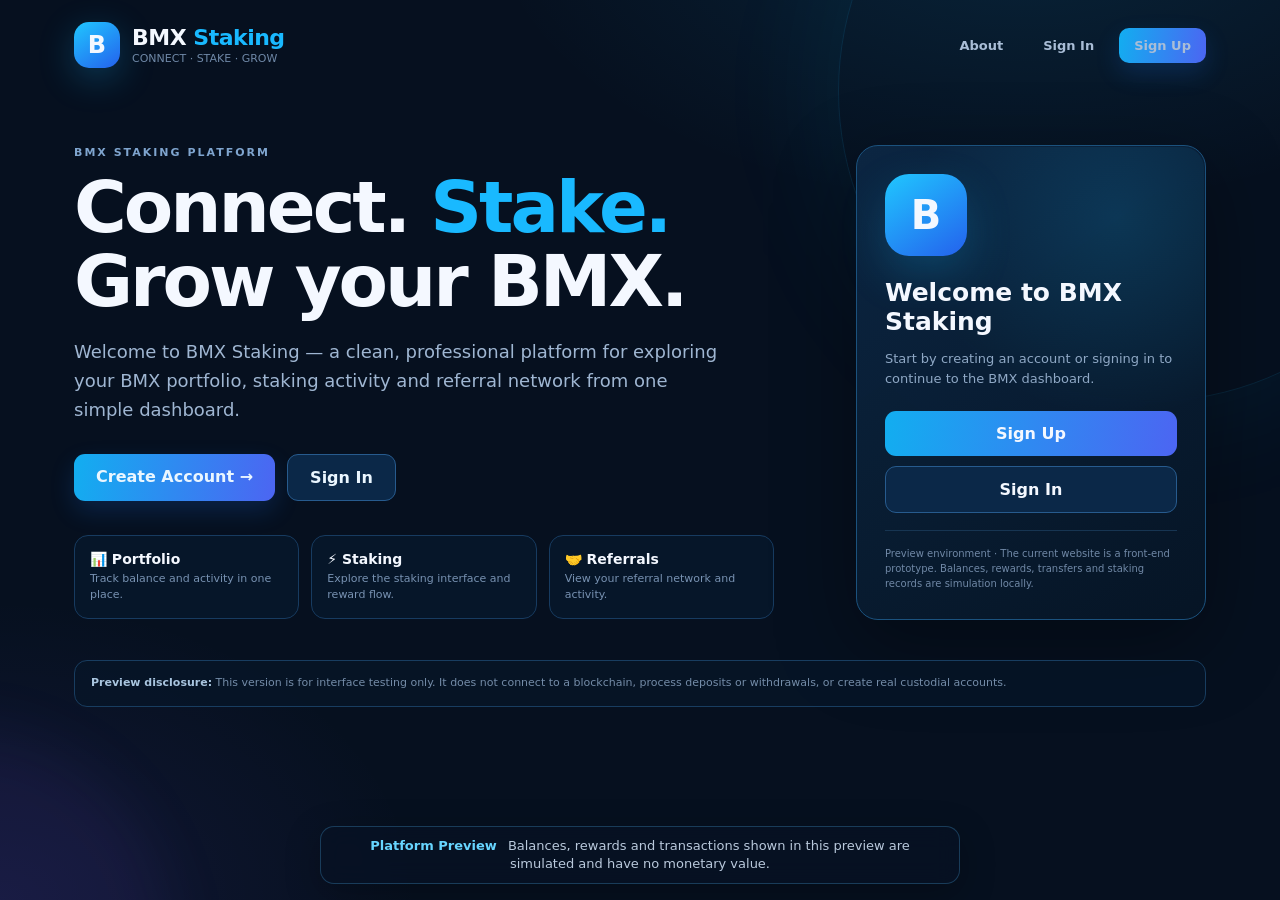
==== admin-login.html @ 0481cf51 "Add files via upload" ====
<!doctype html>
<html lang="en"><head><meta charset="utf-8"><meta name="viewport" content="width=device-width,initial-scale=1">
<title>Admin Login · BMX Staking</title>
<meta name="description" content="BMX Staking administrator login">
<link rel="stylesheet" href="styles.css"></head>
<body data-page="admin-login">
<div class="app">
<aside class="sidebar">
  <a class="brand" href="index.html"><span class="logo">B</span><span><div class="brand-title">BMX <b>Staking</b></div><div class="brand-sub">ADMIN ACCESS</div></span></a>
  <div class="sidebar-note"><strong>● Administrator access</strong><p>Local preview authentication. Do not use this password for a production system.</p></div>
</aside>
<main class="main">
<header class="topbar">
  <div class="topbar-left"><span class="mobile-brand">BMX <b>Staking</b></span></div>
  <div class="topbar-right"><span class="preview-badge">● ADMIN</span></div>
</header>
<section class="content">
<div style="max-width:480px;margin:55px auto">
 <div class="card form-card" style="max-width:none">
  <div class="eyebrow">Administrator</div><h1 style="margin:8px 0 5px">Admin Login</h1>
  <p class="muted">Access the BMX Staking administrator console.</p>
  <form id="adminLoginForm" style="margin-top:22px">
   <div class="field"><label>ADMIN EMAIL</label><input id="adminEmail" type="email" placeholder="admin@bmxstaking.com" autocomplete="username" required></div>
   <div class="field"><label>ADMIN PASSWORD</label><input id="adminPassword" type="password" placeholder="Enter admin password" autocomplete="current-password" required></div>
   <button class="btn btn-primary" style="width:100%">Admin Sign In</button>
   <div class="auth-message" aria-live="polite"></div>
  </form>
  <div class="notice" style="margin-top:14px"><strong>Preview credentials</strong><br>Email: <code>admin@bmxstaking.com</code><br>Password: <code>BMXAdmin@2026</code></div>
  <p class="muted" style="font-size:12px;margin-top:18px">This GitHub Pages build stores authentication in the browser. The credentials and JavaScript are publicly inspectable, so use these only for preview testing.</p>
  <p style="margin-top:18px"><a href="login.html" style="color:#42c7ff">← Back to user sign in</a></p>
 </div>
</div>
</section>
<footer class="footer"><span>BMX Staking · Administrator</span><span>Local preview authentication · No server-side security</span></footer>
</main></div>
<script src="app.js"></script>
<script>
document.addEventListener("DOMContentLoaded", function(){
  const form = document.getElementById("adminLoginForm");
  const msg = form.querySelector(".auth-message");
  form.addEventListener("submit", function(e){
    e.preventDefault();
    const result = BMXAuth.adminLogin(document.getElementById("adminEmail").value, document.getElementById("adminPassword").value);
    if(result.ok){
      msg.textContent = "Admin signed in successfully.";
      msg.className = "auth-message success";
      BMXSuccess("Admin signed in successfully ✓");
      setTimeout(() => location.href = "admin.html", 350);
    } else {
      msg.textContent = result.message;
      msg.className = "auth-message error";
      BMXError(result.message);
    }
  });
});
</script>
<style>.auth-message{margin-top:12px;font-size:13px}.auth-message.success{color:#79e2a7}.auth-message.error{color:#ff8f9d}code{font-family:ui-monospace,SFMono-Regular,Menlo,monospace}</style>
</body></html>
---- styles.css ----
:root{
  --bg:#06101f; --bg2:#091a31; --panel:#0b1d34; --panel2:#102845;
  --line:#1b3858; --cyan:#19b9ff; --blue:#2878ff; --violet:#7c5cff;
  --text:#f4f8ff; --muted:#8ea6c5; --good:#27d7a2; --warn:#f6c65b; --danger:#ff6678;
  --shadow:0 20px 60px rgba(0,0,0,.30); --radius:18px;
}
*{box-sizing:border-box}
html{scroll-behavior:smooth}
body{margin:0;min-height:100vh;font-family:Inter,ui-sans-serif,system-ui,-apple-system,Segoe UI,Roboto,Arial,sans-serif;color:var(--text);
background:
radial-gradient(900px 500px at 80% -10%,rgba(25,185,255,.12),transparent 60%),
radial-gradient(700px 500px at 0% 100%,rgba(124,92,255,.10),transparent 60%),var(--bg)}
a{color:inherit;text-decoration:none} button,input,select,textarea{font:inherit} button{cursor:pointer}
.app{min-height:100vh;display:flex}
.sidebar{position:fixed;left:0;top:0;bottom:0;width:250px;padding:20px 14px;background:rgba(4,14,28,.94);border-right:1px solid var(--line);z-index:50;display:flex;flex-direction:column}
.brand{display:flex;align-items:center;gap:12px;padding:4px 10px 25px}
.logo{width:46px;height:46px;border-radius:15px;display:grid;place-items:center;font-size:24px;font-weight:900;
background:linear-gradient(145deg,#20c7ff,#2461ed);box-shadow:0 10px 35px rgba(25,185,255,.25)}
.brand-title{font-size:22px;font-weight:850;letter-spacing:-.5px}.brand-title b{color:var(--cyan)}
.brand-sub{font-size:11px;color:#6f88a7;margin-top:2px}
.nav{display:grid;gap:5px}.nav a{display:flex;align-items:center;gap:12px;padding:12px 13px;border:1px solid transparent;border-radius:12px;color:#9db2cd;font-weight:650;transition:.2s}
.nav a:hover,.nav a.active{color:#fff;background:linear-gradient(90deg,rgba(40,120,255,.20),rgba(25,185,255,.05));border-color:#1d5a93}
.nav .ico{width:25px;text-align:center;font-size:17px}
.sidebar-note{margin-top:auto;padding:14px;border:1px solid #1b456e;background:linear-gradient(145deg,rgba(25,185,255,.10),rgba(124,92,255,.07));border-radius:14px}
.sidebar-note strong{font-size:13px}.sidebar-note p{margin:5px 0 0;color:var(--muted);font-size:11px;line-height:1.5}
.main{margin-left:250px;width:calc(100% - 250px);min-height:100vh}
.topbar{height:72px;position:sticky;top:0;z-index:40;display:flex;align-items:center;justify-content:space-between;padding:0 26px;background:rgba(5,15,29,.82);border-bottom:1px solid var(--line);backdrop-filter:blur(18px)}
.topbar-left,.topbar-right{display:flex;align-items:center;gap:12px}.topbar-links{display:flex;gap:22px;color:#91a8c4;font-size:12px;letter-spacing:1.4px;font-weight:700}.topbar-links a:hover{color:#fff}
.menu{display:none}.wallet-btn{display:flex;align-items:center;gap:8px;padding:9px 13px;border-radius:12px;color:#e9f5ff;background:#0a203c;border:1px solid #245886}
.wallet-dot{width:8px;height:8px;border-radius:50%;background:var(--good);box-shadow:0 0 10px rgba(39,215,162,.7)}
.avatar{width:38px;height:38px;border-radius:50%;display:grid;place-items:center;font-weight:800;background:linear-gradient(145deg,#2abfff,#3c55dc)}
.content{max-width:1500px;margin:auto;padding:24px}
.grid{display:grid;gap:16px}
.hero{grid-template-columns:minmax(0,1.8fr) minmax(320px,.8fr)}
.hero-card,.card{position:relative;overflow:hidden;border:1px solid #173b60;border-radius:var(--radius);background:linear-gradient(145deg,rgba(12,34,61,.96),rgba(7,22,40,.96));box-shadow:var(--shadow)}
.hero-card{min-height:245px;padding:30px;background:
radial-gradient(circle at 82% 40%,rgba(25,185,255,.16),transparent 27%),
linear-gradient(135deg,#0b2b4d,#071b32 70%)}
.hero-card:before{content:"";position:absolute;width:360px;height:360px;border-radius:50%;right:-150px;top:-175px;border:1px solid rgba(25,185,255,.18);box-shadow:0 0 80px rgba(25,185,255,.08)}
.eyebrow{font-size:11px;text-transform:uppercase;letter-spacing:2px;color:#7fa5cf;font-weight:800}
.hero-card h1{font-size:42px;line-height:1.08;letter-spacing:-1.5px;margin:9px 0 8px;max-width:650px}.hero-card h1 b{color:var(--cyan)}
.hero-card p{font-size:17px;color:#b3c8e2;margin:0;max-width:560px}.hero-actions{display:flex;gap:10px;margin-top:25px;flex-wrap:wrap}
.btn{border:1px solid #275b8e;background:#0b2848;color:#eaf6ff;padding:11px 17px;border-radius:11px;font-weight:750}.btn:hover{border-color:#2abfff}.btn-primary{border:0;background:linear-gradient(100deg,#12aef0,#4c65f2);box-shadow:0 10px 25px rgba(25,120,255,.18)}
.hero-orb{position:absolute;right:58px;top:54px;width:125px;height:125px;border-radius:50%;display:grid;place-items:center;font-size:45px;font-weight:900;
background:radial-gradient(circle at 35% 30%,#1cc8ff,#2054d6 63%,#081b4a);border:2px solid #39c5ff;box-shadow:0 0 60px rgba(25,185,255,.25)}
.network-card{padding:20px}.network-card h3{margin:0 0 14px;font-size:16px}.level{display:flex;align-items:center;gap:12px;padding:11px 0;border-bottom:1px solid #173552}.level:last-child{border-bottom:0}.level-badge{width:34px;height:34px;border-radius:10px;display:grid;place-items:center;background:#123d70;font-size:12px;font-weight:800;color:#cde8ff}.level b{font-size:19px}.level small{display:block;color:var(--muted);font-size:11px}
.balance{margin-top:16px;padding:22px;display:flex;justify-content:space-between;align-items:center;gap:20px}
.balance-main{display:flex;align-items:center;gap:15px}.coin{width:62px;height:62px;border-radius:18px;display:grid;place-items:center;background:linear-gradient(145deg,#19b9ff,#2d54dc);font-weight:900;font-size:26px;box-shadow:0 10px 35px rgba(25,185,255,.18)}
.label{font-size:12px;color:#91a9c6}.balance-amount{font-size:32px;font-weight:850;letter-spacing:-1px;margin-top:2px}.muted{color:var(--muted)}.mini-price{min-width:165px;padding:13px 15px;border:1px solid #1c466e;border-radius:12px;background:#091d35}.mini-price strong{display:block;font-size:23px;margin-top:2px}.positive{color:var(--good)}
.kpis{grid-template-columns:repeat(4,1fr);margin-top:16px}.kpi{padding:18px}.kpi-top{display:flex;justify-content:space-between;align-items:center}.kpi-icon{width:34px;height:34px;border-radius:10px;display:grid;place-items:center;background:#123b6d;color:#bcecff}.kpi strong{display:block;font-size:23px;margin-top:10px}.kpi small{color:var(--muted)}
.action-grid{grid-template-columns:repeat(4,1fr);margin-top:16px}.action{padding:19px;min-height:145px;transition:.2s}.action:hover{transform:translateY(-2px);border-color:#287ec0}.action-icon{width:42px;height:42px;border-radius:12px;display:grid;place-items:center;background:#103d71;color:#bceeff;font-size:19px}.action h3{margin:13px 0 5px}.action p{margin:0;color:var(--muted);font-size:12px;line-height:1.5}.action-arrow{position:absolute;right:17px;top:17px;color:#40c8ff;font-size:19px}
.two-col{grid-template-columns:1.4fr .9fr;margin-top:16px}.pad{padding:20px}.section-head{display:flex;justify-content:space-between;align-items:center;padding-bottom:13px;border-bottom:1px solid #173552;margin-bottom:14px}.section-head h2{font-size:16px;margin:0}.section-head a{color:#44c7ff;font-size:12px}
.stats{display:grid;grid-template-columns:1fr 1fr;gap:20px}.stat{border-left:2px solid var(--cyan);padding-left:12px}.stat strong{display:block;font-size:26px;margin-top:3px}.stat small{color:var(--muted);font-size:11px}
.progress{height:8px;border-radius:10px;background:#0a2037;overflow:hidden;margin:15px 0 8px}.progress i{display:block;height:100%;width:28%;border-radius:inherit;background:linear-gradient(90deg,#12b4f4,#765cff)}
.chart{height:110px;display:flex;align-items:flex-end;gap:5px;padding-top:15px}.chart i{display:block;flex:1;border-radius:5px 5px 2px 2px;background:linear-gradient(180deg,#37c8ff,#415fe7);opacity:.72}
.table-wrap{overflow:auto}.table{width:100%;border-collapse:collapse;font-size:12px}.table th,.table td{text-align:left;padding:11px 8px;border-bottom:1px solid #163650;white-space:nowrap}.table th{color:#7f99b8;font-weight:700}.pill{display:inline-flex;padding:4px 8px;border-radius:20px;background:rgba(39,215,162,.10);border:1px solid rgba(39,215,162,.2);color:#39dca9;font-size:10px;font-weight:750}
.page-head{display:flex;justify-content:space-between;align-items:flex-end;gap:20px;margin-bottom:18px}.page-head h1{font-size:29px;margin:0 0 5px}.page-head p{margin:0;color:var(--muted);font-size:13px}
.form-card{padding:22px;max-width:760px}.field{margin-bottom:15px}.field label{display:block;font-size:12px;color:#a8bdd6;margin-bottom:7px}.field input,.field select,.field textarea{width:100%;padding:12px 13px;border-radius:10px;border:1px solid #1d4c77;background:#071a30;color:#fff;outline:none}.field input:focus,.field select:focus,.field textarea:focus{border-color:#2bbcff;box-shadow:0 0 0 3px rgba(43,188,255,.08)}
.input-row{display:flex;gap:8px}.input-row input{flex:1}.max{border:1px solid #225a89;background:#0b2b4b;color:#bfeaff;border-radius:9px;padding:0 13px}
.notice{padding:13px 15px;border:1px solid #22517c;border-radius:12px;background:rgba(25,185,255,.055);color:#a9c1dd;font-size:12px;line-height:1.55}.notice strong{color:#dcecff}
.ref-box{display:grid;grid-template-columns:1fr 1fr;gap:14px}.ref-stat{padding:16px;border:1px solid #193f63;border-radius:13px;background:#081c33}.ref-stat strong{display:block;font-size:25px;margin-top:5px}
.ref-link{display:flex;gap:8px}.ref-link input{flex:1}.copy{padding:0 14px;border-radius:10px;border:1px solid #205987;background:#0b2c4d;color:#fff}
.footer{padding:18px 24px;border-top:1px solid var(--line);display:flex;justify-content:space-between;gap:15px;color:#657f9d;font-size:10px}
.toast{position:fixed;right:20px;bottom:20px;z-index:100;padding:12px 15px;border-radius:11px;background:#0c2949;border:1px solid #2b75aa;box-shadow:var(--shadow);opacity:0;transform:translateY(12px);transition:.25s;font-size:12px}.toast.show{opacity:1;transform:none}
.modal{position:fixed;inset:0;background:rgba(1,7,16,.74);backdrop-filter:blur(10px);display:none;place-items:center;z-index:90}.modal.open{display:grid}.modal-card{width:min(450px,92vw);padding:24px;border-radius:18px;background:#081d35;border:1px solid #245a86;box-shadow:var(--shadow)}.modal-card h2{margin:0 0 5px}.modal-card p{font-size:12px}.wallet-option{width:100%;padding:13px;text-align:left;border-radius:11px;border:1px solid #1e4f79;background:#0b2948;color:#fff;margin-top:8px}.wallet-option:hover{border-color:#2cbcff}
.preview-badge{display:inline-flex;align-items:center;gap:6px;padding:5px 8px;border:1px solid rgba(246,198,91,.3);border-radius:20px;color:#f6ce70;background:rgba(246,198,91,.06);font-size:10px;font-weight:800}
.mobile-brand{display:none;font-weight:850}.mobile-brand b{color:var(--cyan)}
@media(max-width:1100px){
 .sidebar{width:270px;transform:translateX(-100%);transition:.25s}
 .sidebar.open{transform:none}
 .main{margin-left:0;width:100%}
 .menu{display:block;border:0;background:transparent;color:#dcecff;font-size:22px}
 .topbar-links{display:none}
 .mobile-brand{display:block;font-weight:850}.mobile-brand b{color:var(--cyan)}
 .avatar{display:none}
 .hero{grid-template-columns:1fr}
 .network-card{display:block}
 .kpis{grid-template-columns:repeat(2,1fr)}
 .action-grid{grid-template-columns:repeat(2,1fr)}
 .two-col{grid-template-columns:1fr}
 .hero-card h1{font-size:38px}
}
@media(max-width:700px){
 .topbar{height:64px;padding:0 13px}
 .wallet-btn{font-size:11px;padding:8px 10px}
 .content{padding:14px}
 .hero-card{min-height:240px;padding:21px}
 .hero-card h1{font-size:31px;max-width:78%}
 .hero-card p{font-size:14px;max-width:78%}
 .hero-orb{width:82px;height:82px;right:16px;top:105px;font-size:29px}
 .balance{align-items:flex-start;flex-direction:column}
 .balance-amount{font-size:26px}
 .mini-price{width:100%}
 .kpis,.action-grid,.two-col{grid-template-columns:1fr}
 .stats{grid-template-columns:1fr}
 .page-head{align-items:flex-start;flex-direction:column}
 .footer{flex-direction:column}
}

.logout-top{
  border:1px solid #2a5f8d;
  background:#0a2039;
  color:#dcecff;
  border-radius:10px;
  padding:9px 13px;
  font-size:12px;
  font-weight:750;
  cursor:pointer;
  white-space:nowrap;
}
.logout-top:hover{border-color:#2abfff;background:#0d2b4b}
@media(max-width:700px){
  .logout-top{padding:8px 10px;font-size:11px}
}

.bmx-status-toast{
  position:fixed;
  top:18px;
  right:18px;
  z-index:99999;
  max-width:min(360px, calc(100vw - 36px));
  padding:13px 17px;
  border:1px solid #2b78a8;
  border-radius:12px;
  background:#0a2038;
  color:#eef8ff;
  box-shadow:0 12px 35px rgba(0,0,0,.38);
  font-size:14px;
  font-weight:700;
  opacity:0;
  transform:translateY(-12px);
  pointer-events:none;
  transition:opacity .2s ease, transform .2s ease;
}
.bmx-status-toast.show{opacity:1;transform:translateY(0)}
.bmx-status-toast.success{border-color:#1fc89a}
.bmx-status-toast.error{border-color:#ff6b78}
@media(max-width:700px){
  .bmx-status-toast{top:12px;right:12px;left:12px;max-width:none;text-align:center}
}
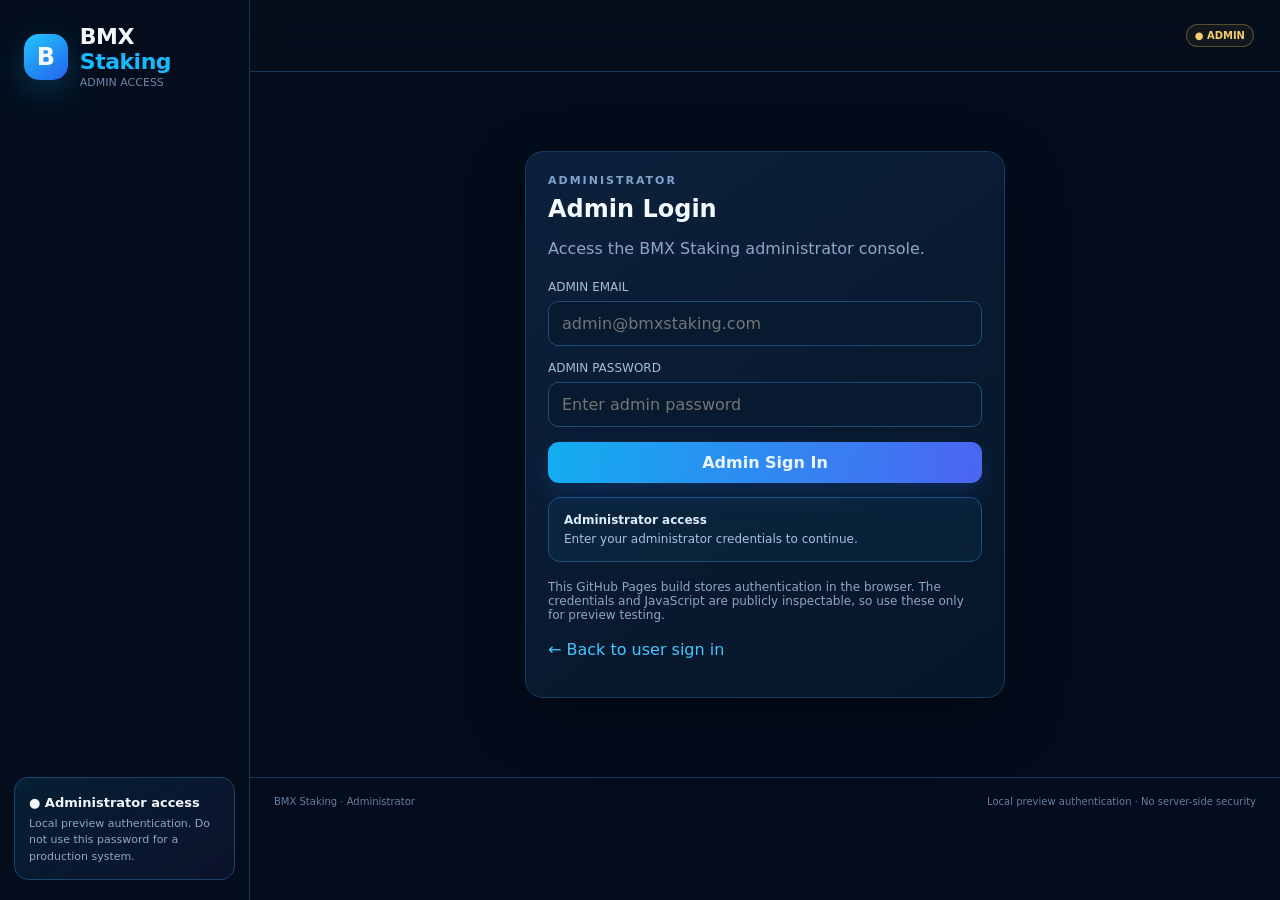
==== commit cfcad0e0: "Add files via upload" ====
--- a/admin-login.html
+++ b/admin-login.html
@@ -25,7 +25,7 @@
    <button class="btn btn-primary" style="width:100%">Admin Sign In</button>
    <div class="auth-message" aria-live="polite"></div>
   </form>
-  <div class="notice" style="margin-top:14px"><strong>Preview credentials</strong><br>Email: <code>admin@bmxstaking.com</code><br>Password: <code>BMXAdmin@2026</code></div>
+  <div class="notice" style="margin-top:14px"><strong>Administrator access</strong><br>Enter your administrator credentials to continue.</div>
   <p class="muted" style="font-size:12px;margin-top:18px">This GitHub Pages build stores authentication in the browser. The credentials and JavaScript are publicly inspectable, so use these only for preview testing.</p>
   <p style="margin-top:18px"><a href="login.html" style="color:#42c7ff">← Back to user sign in</a></p>
  </div>
--- a/styles.css
+++ b/styles.css
@@ -8,8 +8,10 @@
 html{scroll-behavior:smooth}
 body{margin:0;min-height:100vh;font-family:Inter,ui-sans-serif,system-ui,-apple-system,Segoe UI,Roboto,Arial,sans-serif;color:var(--text);
 background:
-radial-gradient(900px 500px at 80% -10%,rgba(25,185,255,.12),transparent 60%),
-radial-gradient(700px 500px at 0% 100%,rgba(124,92,255,.10),transparent 60%),var(--bg)}
+linear-gradient(rgba(3,10,22,.72),rgba(3,10,22,.78)),
+url("assets/bmx-futuristic-background.png") center center / cover fixed no-repeat,
+radial-gradient(900px 500px at 80% -10%,rgba(25,185,255,.18),transparent 60%),
+radial-gradient(700px 500px at 0% 100%,rgba(124,92,255,.14),transparent 60%),var(--bg)}
 a{color:inherit;text-decoration:none} button,input,select,textarea{font:inherit} button{cursor:pointer}
 .app{min-height:100vh;display:flex}
 .sidebar{position:fixed;left:0;top:0;bottom:0;width:250px;padding:20px 14px;background:rgba(4,14,28,.94);border-right:1px solid var(--line);z-index:50;display:flex;flex-direction:column}
@@ -138,3 +140,20 @@
 @media(max-width:700px){
   .bmx-status-toast{top:12px;right:12px;left:12px;max-width:none;text-align:center}
 }
+
+
+/* BMX futuristic background */
+body {
+  background:
+    linear-gradient(rgba(3, 12, 28, 0.76), rgba(3, 12, 28, 0.88)),
+    url("assets/bmx-futuristic-background.png") center top / cover fixed no-repeat;
+  background-color: #030c1c;
+}
+
+
+@media (max-width: 700px) {
+  body {
+    background-attachment: scroll;
+    background-position: center top;
+  }
+}
